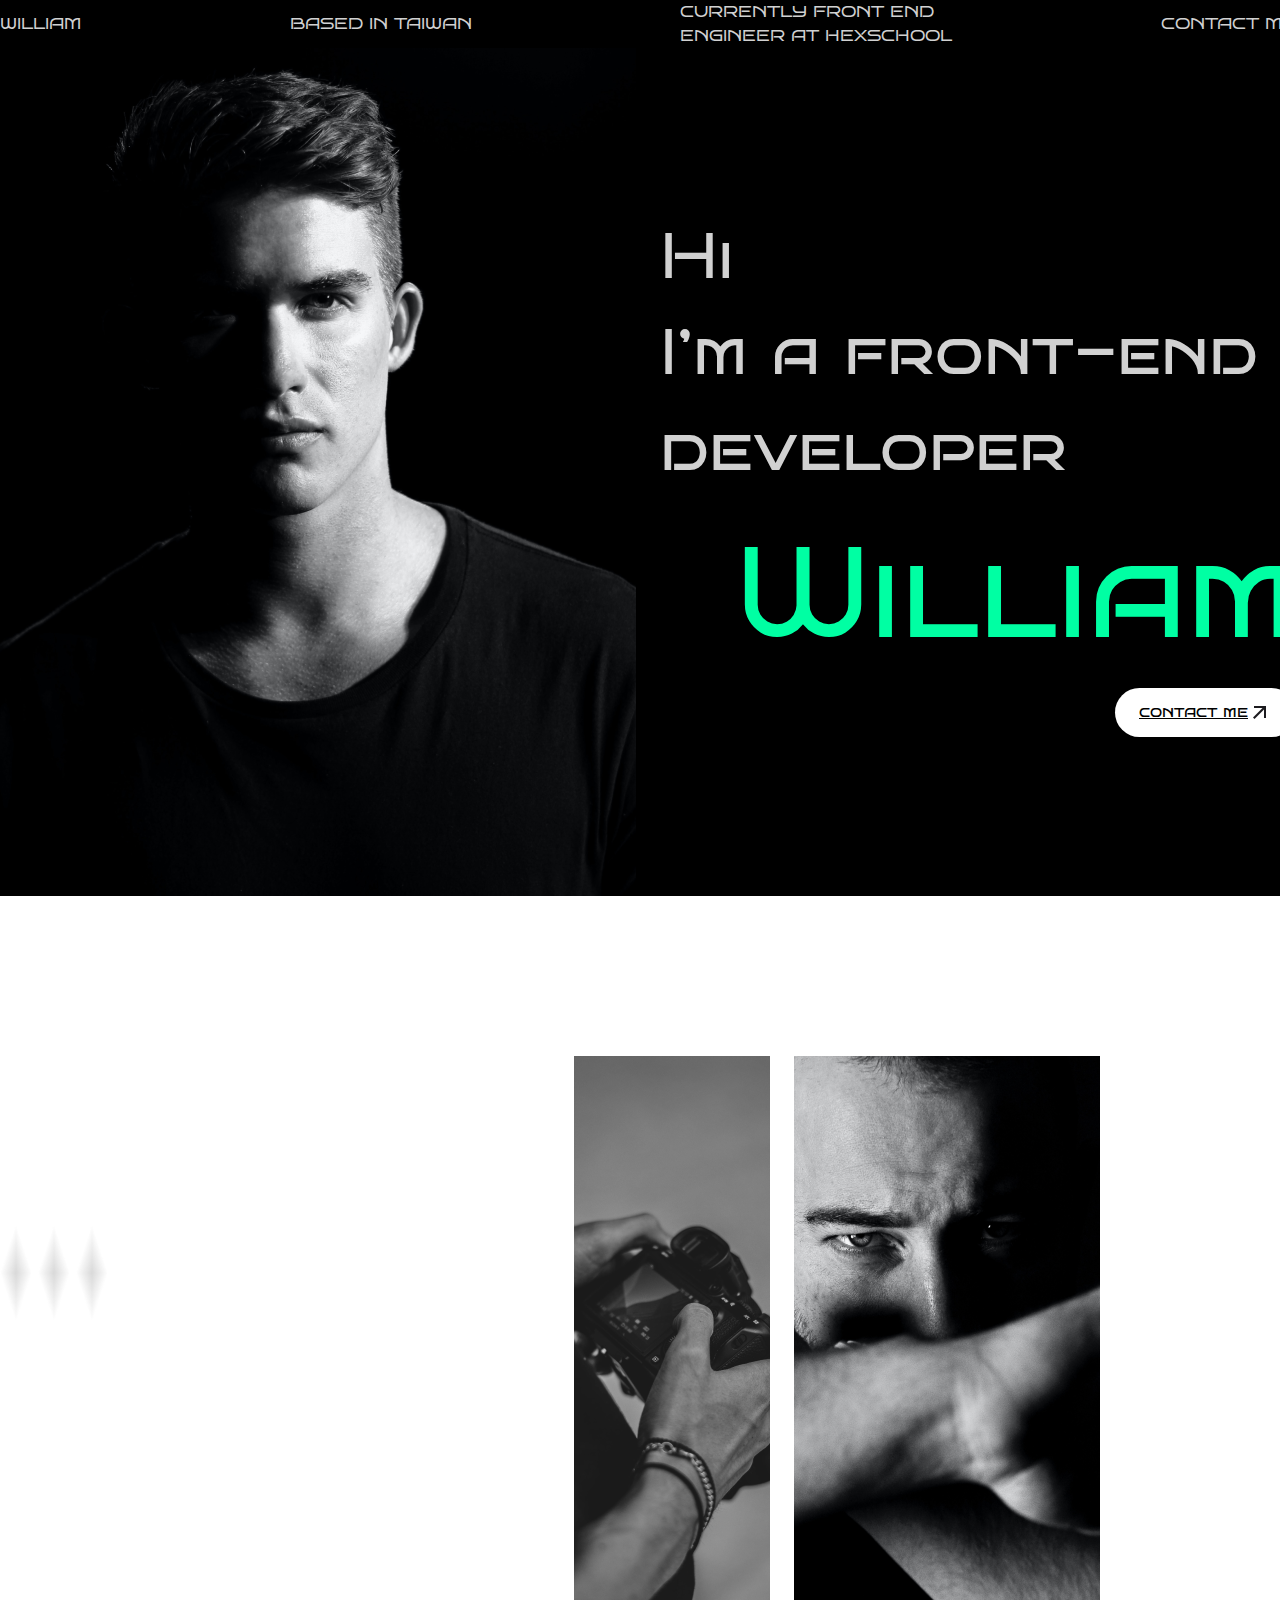
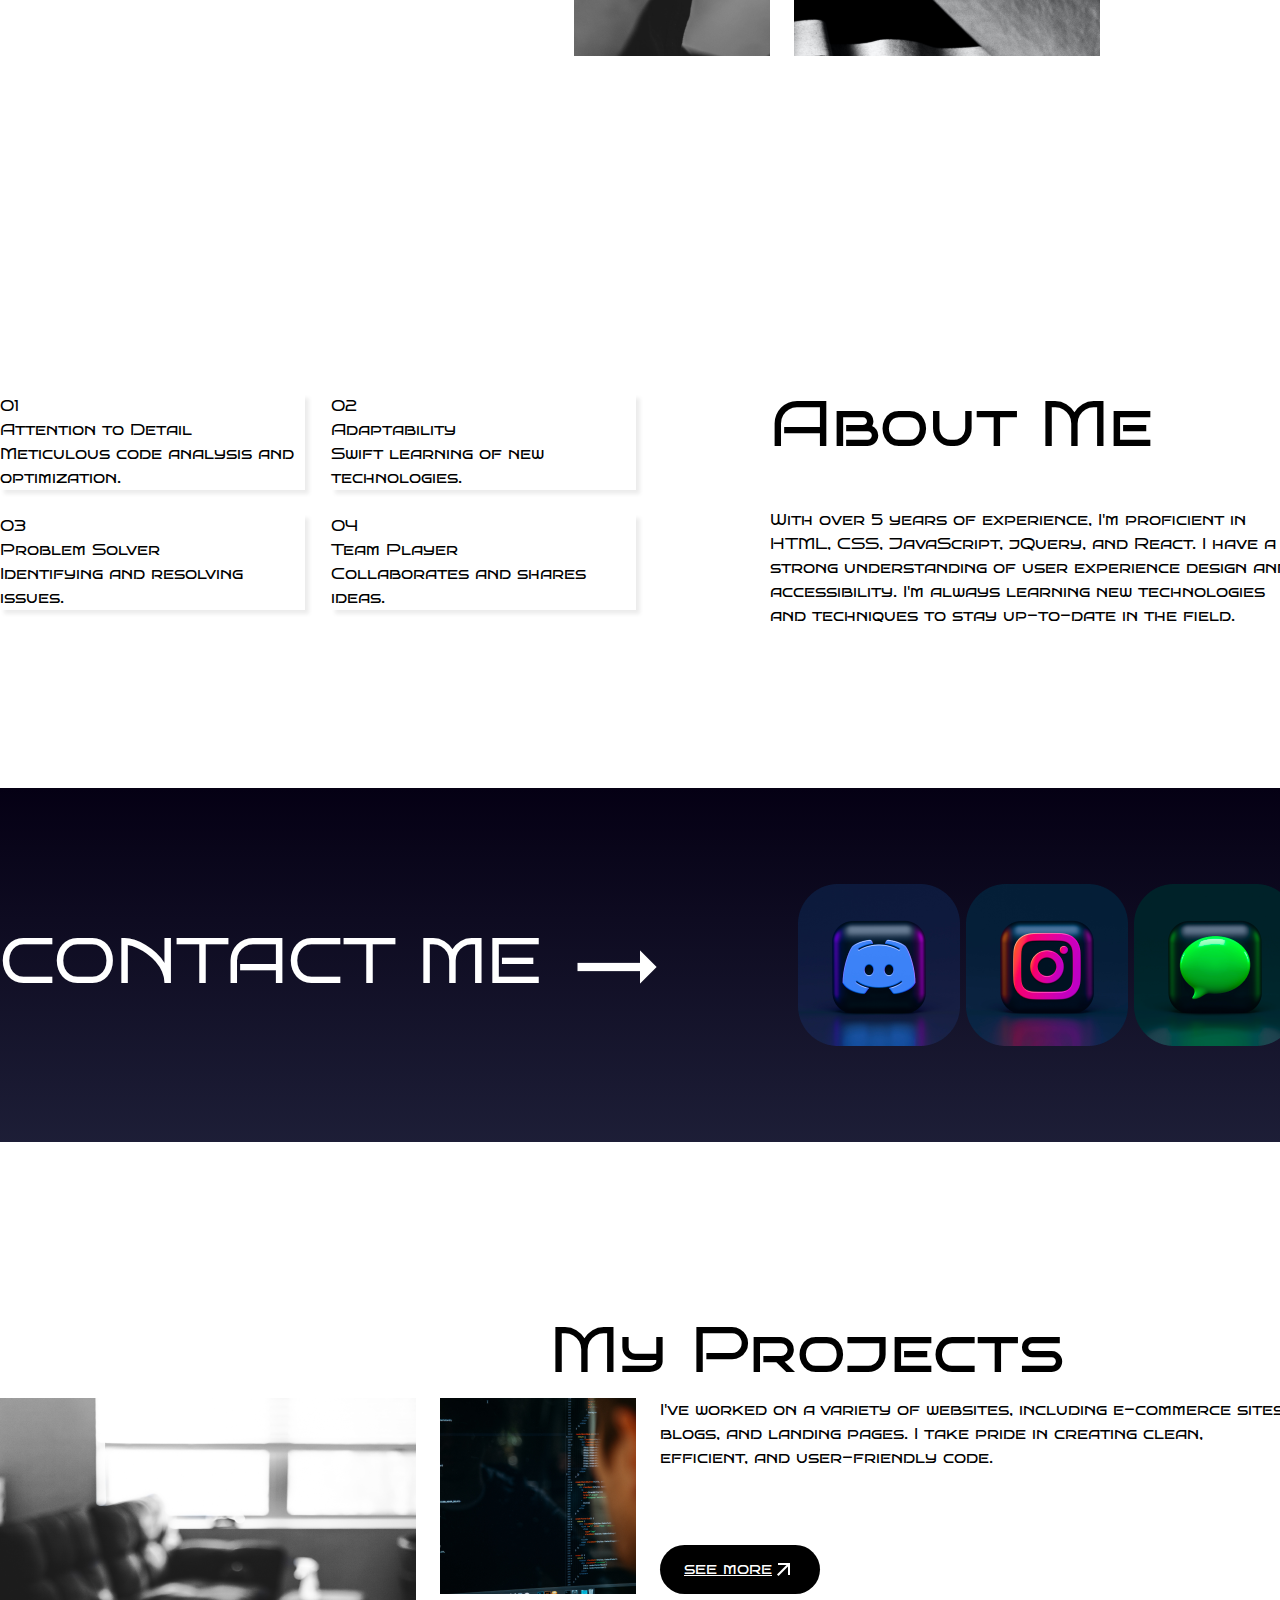
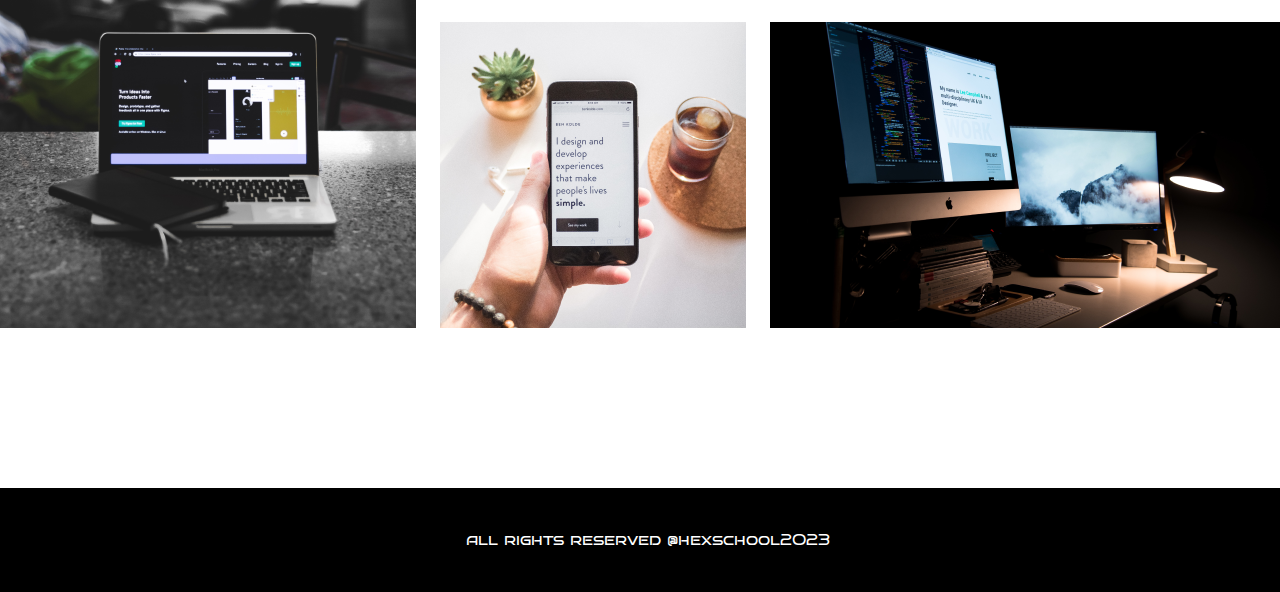
==== index.html @ 6ba7b87b "week2完成，準備匯入week1" ====
<!DOCTYPE html>
<html lang="en">

<head>
    <meta charset="UTF-8">
    <meta name="viewport" content="width=device-width, initial-scale=1.0">
    <title>Document</title>
    <link rel="stylesheet" href="style.css">
</head>

<body>
    <!-- header -->
    <header class="header">
        <ul class="container nav">
            <li>WILLIAM</li>
            <li>BASED IN TAIWAN</li>
            <li>
                CURRENTLY FRONT END <br />
                ENGINEER AT HEXSCHOOL
            </li>
            <li>CONTACT ME</li>
        </ul>
    </header>
    <!-- banner -->
    <div class="banner">
        <div class="container d-flex align-items-center">
            <img class="mr-6" src="week2_flex/img/people.png" alt="" />
            <div>
                <h1 class="h2">
                    Hi<br />
                    I’m a front-end developer
                    <span class="banner-title-strong h1 text-primary">William</span>
                </h1>
                <div class="d-flex justity-content-end">
                    <a class="btn btn-light" href="#">contact me<img src="week2_flex/img/arrow_outward.png" alt="" /></a>
                </div>
            </div>
        </div>
    </div>
    <!-- intro -->

    <div class="intro">
        <div class="container">
            <div class="d-flex mtb-40">
                <!-- 先切成2群組(div-intro-desc、ul-d-flex)，再分別條整 -->
                <div class="intro-desc mr-6">
                    <h2 class="h2">Introduction</h2>
                    <p>Hi, I'm William Lee, a Front-End Developer with a passion for building beautiful and responsive
                        websites that provide an optimal user experience.</p>
                    <img src="week2_flex/img/sparkle-sm.png" alt="">
                    <img src="week2_flex/img/sparkle-sm.png" alt="">
                    <img src="week2_flex/img/sparkle-sm.png" alt="">
                </div>
                <ul class="d-flex">
                    <li class="mr-6">
                        <img src="week2_flex/imgsparkle.png" alt="">
                    </li>
                    <li class="mr-6">
                        <img src="week2_flex/img/photographer.png" alt="">
                    </li>
                    <li class="mr-6">
                        <img src="week2_flex/img/people-2.png" alt="">
                    </li>
                </ul>
            </div>


        </div>
    </div>

    <!-- about -->
    <div class="about">
        <div class="container d-flex justity-content-between align-items-center">
            <ol class="about-list d-flex">
                <li class="mb-6">
                    <p>01</p>
                    <h3>Attention to Detail</h3>
                    <p>Meticulous code analysis and optimization.</p>
                </li>
                <li class="mb-6">
                    <p>02</p>
                    <h3>Adaptability</h3>
                    <p>Swift learning of new technologies.</p>
                </li>
                <li>
                    <p>03</p>
                    <h3>Problem Solver</h3>
                    <p>Identifying and resolving issues.</p>
                </li>
                <li>
                    <p>04</p>
                    <h3>Team Player</h3>
                    <p>Collaborates and shares ideas.</p>
                </li>
            </ol>
            <div class="about-desc">
                <h2 class="h2 mb-9">About Me</h2>
                <p>With over 5 years of experience, I'm proficient in HTML, CSS, JavaScript, jQuery, and React. I
                    have a strong understanding of user experience design and accessibility. I'm always learning new
                    technologies and techniques to stay up-to-date in the field.</p>
            </div>
        </div>
    </div>

    <!-- contact -->
    <div class="contact">
        <div class="container d-flex justity-content-between align-items-center">
            <h2 class="h2">CONTACT ME <img src="week2_flex/img/trending_flat_black_24dp 1.png" alt=""></h2>
            <div class="">
                <a href="#" class="socal-link">
                    <img src="week2_flex/img/discord.png" alt="">
                </a>
                <a href="#" class="socal-link">
                    <img src="week2_flex/img/instagram.png" alt="">
                </a>
                <a href="#" class="socal-link">
                    <img src="week2_flex/img/message.png" alt="">
                </a>
            </div>
        </div>
    </div>


    <!-- Projects -->
    <div class="project">
        <div class="container">
            <h2 class="h2 project-title">My Projects</h2>
            <div class="project-desc">
                <img class="mr-6" src="week2_flex/img/Rectangle 10.png" alt="">
                <div class="d-flex flex-direction-column justity-content-between">
                    <div class="d-flex">
                        <img class="mr-6" src="week2_flex/img/Rectangle 15.png" alt="">
                        <div class="d-flex flex-direction-column justity-content-between">
                            <p>I've worked on a variety of websites, including e-commerce sites, blogs, and landing pages. I take pride in creating clean, efficient, and user-friendly code.</p>
                            <div>
                                <a class="btn btn-dark" href="#">see more<img src="week2_flex/img/arrow_outward-white.png" alt="" /></a>
                            </div>
                        </div>
                    </div>
                    <div class="d-flex">
                        <img class="mr-6" src="week2_flex/img/Rectangle 14.png" alt="">
                        <img src="week2_flex/img/Rectangle 29.png" alt="">
                    </div>
                </div>
            </div>
        </div>  
    </div>

    <!-- footer -->
    <div class="footer">
        <div class="container d-flex justity-content-center">
            <p>all rights reserved @hexschool2023</p>
        </div>  
    </div>
</body>

</html>
---- style.css ----
/* 外部資源優先 */
@import url('https://fonts.googleapis.com/css2?family=Bruno+Ace+SC&display=swap');

/* http://meyerweb.com/eric/tools/css/reset/ 
   v2.0 | 20110126
   License: none (public domain)
*/

html, body, div, span, applet, object, iframe,
h1, h2, h3, h4, h5, h6, p, blockquote, pre,
a, abbr, acronym, address, big, cite, code,
del, dfn, em, img, ins, kbd, q, s, samp,
small, strike, strong, sub, sup, tt, var,
b, u, i, center,
dl, dt, dd, ol, ul, li,
fieldset, form, label, legend,
table, caption, tbody, tfoot, thead, tr, th, td,
article, aside, canvas, details, embed, 
figure, figcaption, footer, header, hgroup, 
menu, nav, output, ruby, section, summary,
time, mark, audio, video {
	margin: 0;
	padding: 0;
	border: 0;
	font-size: 100%;
	font: inherit;
	vertical-align: baseline;
}
/* HTML5 display-role reset for older browsers */
article, aside, details, figcaption, figure, 
footer, header, hgroup, menu, nav, section {
	display: block;
}
body {
	line-height: 1;
}
ol, ul {
	list-style: none;
}
blockquote, q {
	quotes: none;
}
blockquote:before, blockquote:after,
q:before, q:after {
	content: '';
	content: none;
}
table {
	border-collapse: collapse;
	border-spacing: 0;
}


/* base */

body{
	font-family: "Bruno Ace SC", sans-serif;
    line-height: 1.5; /* 用整體的line-height / font-size，其他少數有不一致的個別設定 */
}

*,
*::before,
*::after {
    box-sizing: border-box;
	/* outline: solid 1px; */
}

a{
	display: inline-block;
	color: #D1D1D1;
}

img{
    max-width: 100%;
    margin: 0 auto;
	vertical-align: middle;
}


/* layout*/
.header{
	background-color: #000;
	color: #D1D1D1;
}
.nav{
	display: flex;
	justify-content: space-between;
	align-items: center;
}

/* .main{
	background-color: #000;
	color: #D1D1D1;
} */

/* component */
.btn{
	padding: 12px 24px;
	border-radius: 32px; /* 點選設計稿中的btn在Layout-Radius 有顯示 32px */
}

.btn-light{ 
	background-color: #FFF;
	color: #000;;
}

.btn-dark{
	background-color: #000;
	color: #FFF;
}

/* page */
.banner{
	background-color: #000;
	color: #D1D1D1;
}

.banner-title-strong{
	display: block;
	text-align: right;
}

.intro{
	background-image: url("week2_flex/img/background-img.png");
	background-repeat: no-repeat; /* no-repeat：預設值，背景圖會重複；repeat：不重複背景圖 */
	background-size: cover; /* contain：預設值，讓圖片可以整個呈現在區塊裡；cover：填滿整個區塊 */
	color: #FFF;
	padding: 160px 0; /* 用padding把上下撐開 */
}

.intro-desc{
	width: 526px;
}

.about{
	background-color: #FFF;
	color: #000;
	padding: 160px 0; /* 用padding把上下撐開 */
}

.about-list{
	width: 636px;
	flex-wrap: wrap;
	justify-content: space-between;/* 第1種卡片間距寫法:卡片中間的間距可以用父層的 justify-content: space-between; 去推開 */
	/* 第3種卡片間距寫法:  gap: 24px; 並把justify-content: space-between;註解，卡片01、02的通用樣式mb-6也可以註解，gap會自動推開。  */
}

.about-list li{
	width: 48%; /* 配合第1種寫法 width不要寫滿50% 留點空間 */
	/* 第2種卡片間距寫法:  width: calc(50%-12px); 這是更精準的寫法，width佔50%扣去間距12px，calc是計算函式 */

	box-shadow: 4px 4px 4px 0px #00000014;  /* offset-x | offset-y | blur-radius | spread-radius | color    ，屬性可以直接複製貼上 */ 
}


.about-desc{
	width: 526px;
}

.contact{
	background: linear-gradient(180deg, #050014 0%, rgba(1, 2, 30, 0.89) 100%); /* 屬性可以直接複製貼上 figma很方便，第一個屬性是漸變的角度，然後從 A色轉變成 B色。 */ 
	color: #fff;
	padding: 96px 0;	
}

.socal-link{
	border-radius: 40px; /* 設定圓角角度看設計稿 */ 
}
.socal-link:hover{
	box-shadow: 0px 0px 16px 3px #9094FFE5;
	/* box-shadow: 0px 4px 4px 0px #00000040; */
	transition: 0.5s; /* 延遲秒數可加可不加 */
}

.project{
	background-color: #FFF;
	color: #000;
	padding: 160px 0;
}

.project-title{
	width: 746px;
	margin-left: auto;
}

.project-desc{
	display: flex;
}

.footer{
	background-color: #000;
	color: #fff;
	padding: 40px 0;
}


/* utils */
.container{
    width: 1296px; /* 計算方法: columns 12*86(width) +gutter 11*24 = 1032 + 264 = 1296 */
    margin: 0 auto;
}

.h1{
	font-size: 128px;
}

.h2{
	font-size: 64px;
}

.fs-1{
	font-size: 32px;
}

.fs-2{
	font-size: 24px;
}

.fs-3{
	font-size: 20px;
}

.text-primary{
	color: #00FFA3;
}

.d-flex{
	display: flex;
}

.flex-direction-column{
	flex-direction: column;
}

.justity-content-center{
	justify-content: center;
}


.justity-content-between{
	justify-content: space-between;
}
.justity-content-end{
	justify-content: flex-end;
}

.align-items-center{
	align-items: center;
}

.align-content-between{
	align-content: space-between;
}


.mr-6{ /* 設計稿間距大多為4px的倍數，所以4px=1 */
	margin-right: 24px;
}

.mb-6{ 
	margin-bottom: 24px;
}

.mb-9{ 
	margin-bottom: 36px;
}
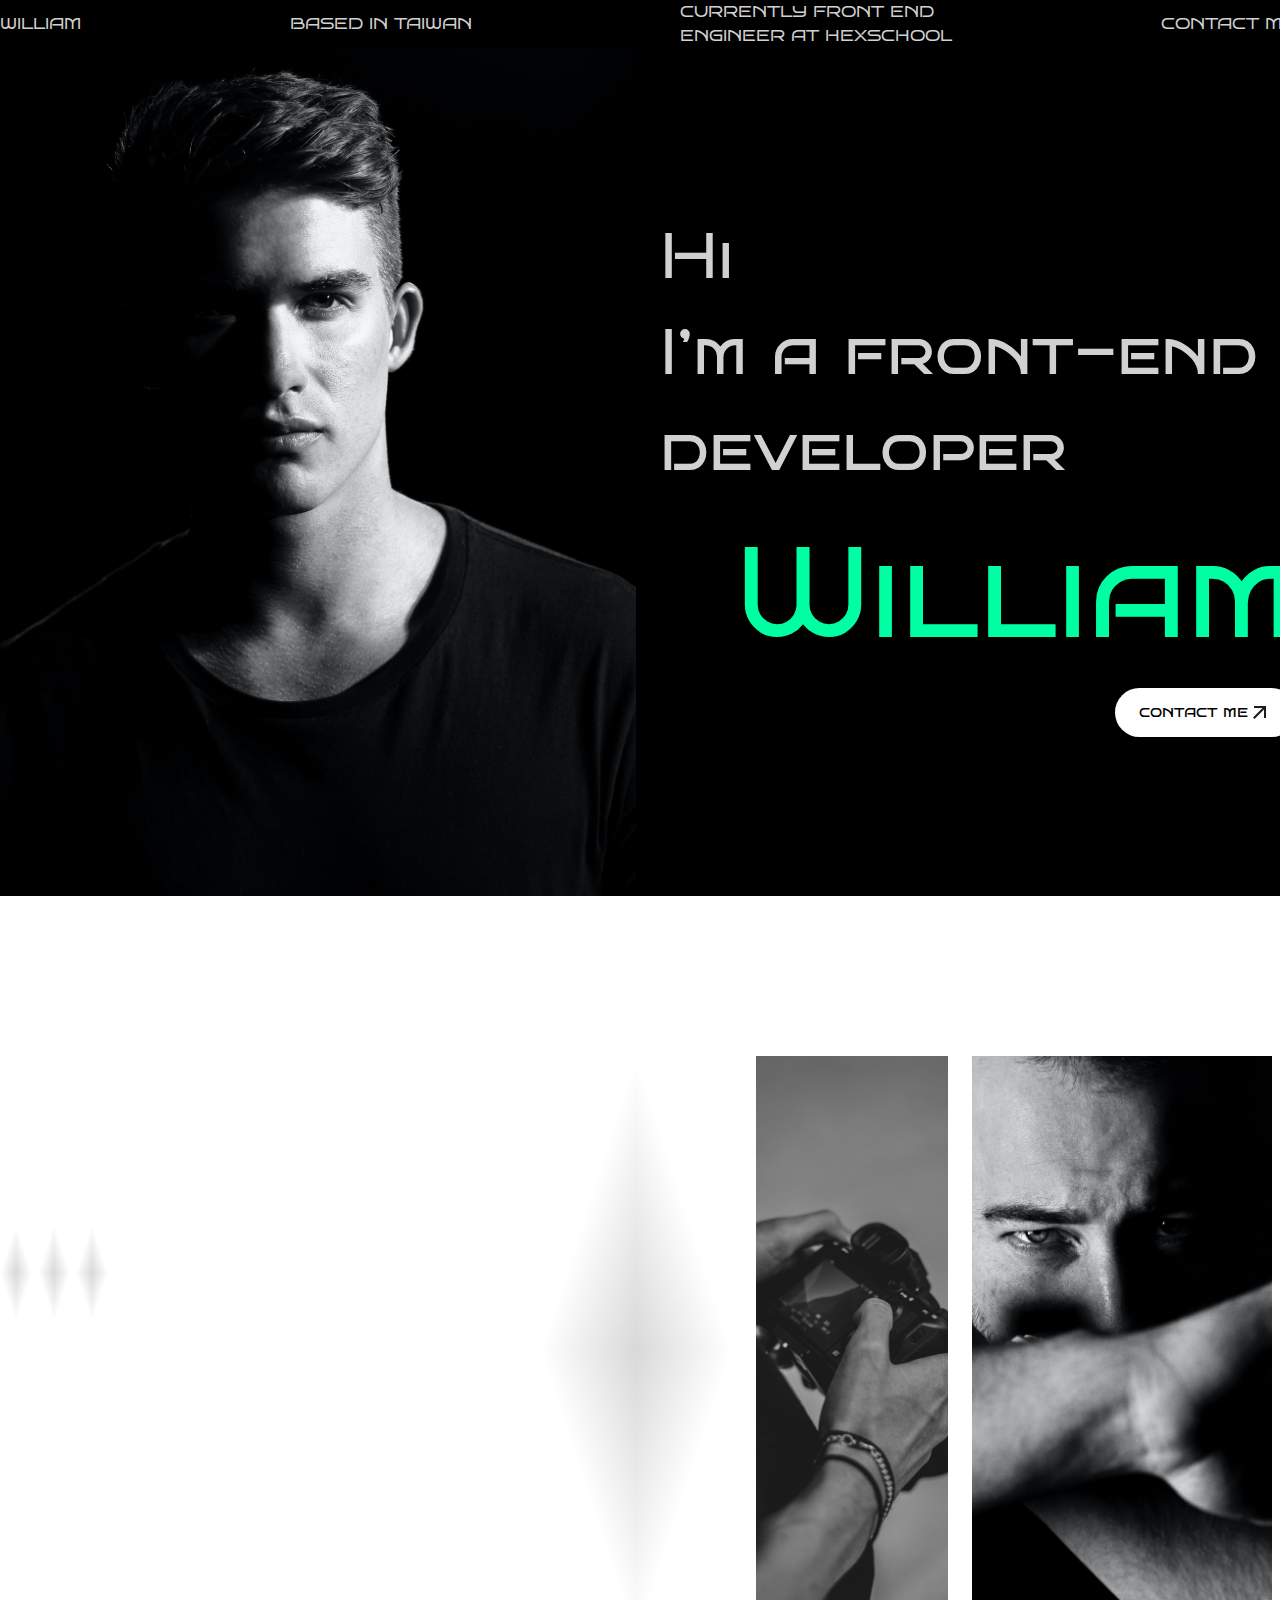
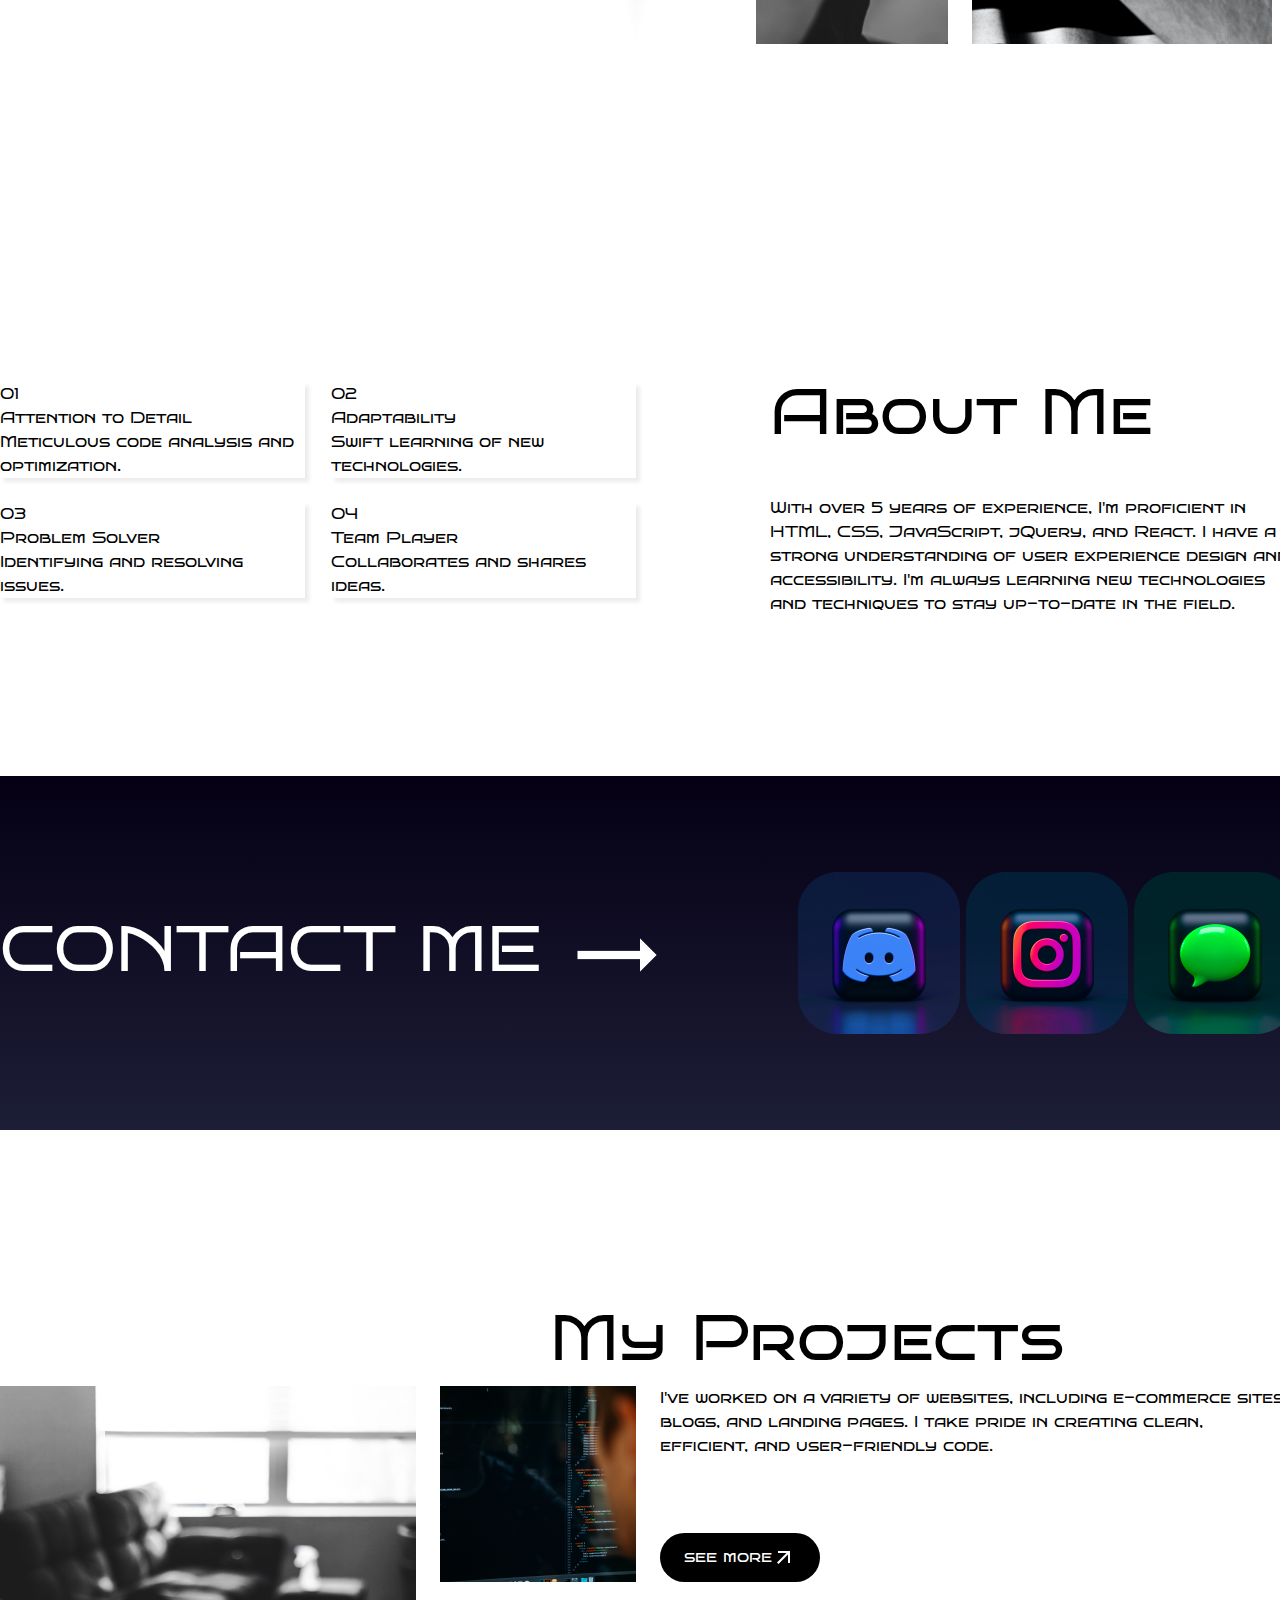
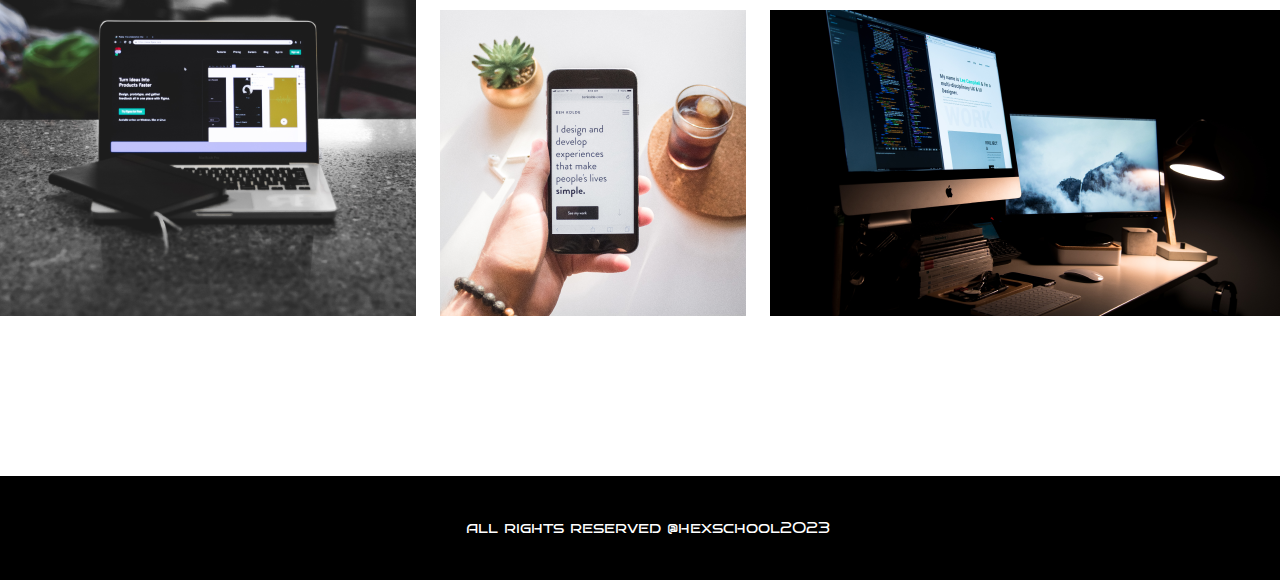
==== commit 4b7ee688: "week2調整+week1 kata調整併入" ====
--- a/index.html
+++ b/index.html
@@ -18,7 +18,9 @@
                 CURRENTLY FRONT END <br />
                 ENGINEER AT HEXSCHOOL
             </li>
-            <li>CONTACT ME</li>
+            <li>
+                <a class="link-hover" href="#">CONTACT ME</a>
+            </li>
         </ul>
     </header>
     <!-- banner -->
@@ -32,7 +34,7 @@
                     <span class="banner-title-strong h1 text-primary">William</span>
                 </h1>
                 <div class="d-flex justity-content-end">
-                    <a class="btn btn-light" href="#">contact me<img src="week2_flex/img/arrow_outward.png" alt="" /></a>
+                    <a class="btn btn-light" href="#">contact me<img src="week2_flex/img/arrow_outward.png" alt="arrow_outward.png" /></a>
                 </div>
             </div>
         </div>
@@ -47,19 +49,19 @@
                     <h2 class="h2">Introduction</h2>
                     <p>Hi, I'm William Lee, a Front-End Developer with a passion for building beautiful and responsive
                         websites that provide an optimal user experience.</p>
-                    <img src="week2_flex/img/sparkle-sm.png" alt="">
-                    <img src="week2_flex/img/sparkle-sm.png" alt="">
-                    <img src="week2_flex/img/sparkle-sm.png" alt="">
+                    <img src="week2_flex/img/sparkle-sm.png" alt="sparkle-sm.png">
+                    <img src="week2_flex/img/sparkle-sm.png" alt="sparkle-sm.png">
+                    <img src="week2_flex/img/sparkle-sm.png" alt="sparkle-sm.png">
                 </div>
                 <ul class="d-flex">
                     <li class="mr-6">
-                        <img src="week2_flex/imgsparkle.png" alt="">
+                        <img src="week2_flex/img/sparkle.png" alt="sparkle.png">
                     </li>
                     <li class="mr-6">
-                        <img src="week2_flex/img/photographer.png" alt="">
+                        <img src="week2_flex/img/photographer.png" alt="photographer.png">
                     </li>
                     <li class="mr-6">
-                        <img src="week2_flex/img/people-2.png" alt="">
+                        <img src="week2_flex/img/people-2.png" alt="people-2.png">
                     </li>
                 </ul>
             </div>
@@ -105,16 +107,18 @@
     <!-- contact -->
     <div class="contact">
         <div class="container d-flex justity-content-between align-items-center">
-            <h2 class="h2">CONTACT ME <img src="week2_flex/img/trending_flat_black_24dp 1.png" alt=""></h2>
-            <div class="">
+            <h2 class="h2">
+                CONTACT ME <img src="week2_flex/img/trending_flat_black_24dp 1.png" alt="trending_flat_black_24dp 1.png">
+            </h2>
+            <div>
                 <a href="#" class="socal-link">
-                    <img src="week2_flex/img/discord.png" alt="">
+                    <img src="week2_flex/img/discord.png" alt="discord.png">
                 </a>
                 <a href="#" class="socal-link">
-                    <img src="week2_flex/img/instagram.png" alt="">
+                    <img src="week2_flex/img/instagram.png" alt="instagram.png">
                 </a>
                 <a href="#" class="socal-link">
-                    <img src="week2_flex/img/message.png" alt="">
+                    <img src="week2_flex/img/message.png" alt="message.png">
                 </a>
             </div>
         </div>
@@ -126,20 +130,18 @@
         <div class="container">
             <h2 class="h2 project-title">My Projects</h2>
             <div class="project-desc">
-                <img class="mr-6" src="week2_flex/img/Rectangle 10.png" alt="">
+                <img class="mr-6" src="week2_flex/img/Rectangle 10.png" alt="Rectangle 10.png">
                 <div class="d-flex flex-direction-column justity-content-between">
                     <div class="d-flex">
-                        <img class="mr-6" src="week2_flex/img/Rectangle 15.png" alt="">
-                        <div class="d-flex flex-direction-column justity-content-between">
+                        <img class="mr-6" src="week2_flex/img/Rectangle 15.png" alt="Rectangle 15.png">
+                        <div class="d-flex flex-direction-column justity-content-between align-items-start">
                             <p>I've worked on a variety of websites, including e-commerce sites, blogs, and landing pages. I take pride in creating clean, efficient, and user-friendly code.</p>
-                            <div>
-                                <a class="btn btn-dark" href="#">see more<img src="week2_flex/img/arrow_outward-white.png" alt="" /></a>
-                            </div>
+                            <a class="btn btn-dark" href="#">see more<img src="week2_flex/img/arrow_outward-white.png" alt="arrow_outward-white.png" /></a>
                         </div>
                     </div>
                     <div class="d-flex">
-                        <img class="mr-6" src="week2_flex/img/Rectangle 14.png" alt="">
-                        <img src="week2_flex/img/Rectangle 29.png" alt="">
+                        <img class="mr-6" src="week2_flex/img/Rectangle 14.png" alt="Rectangle 14.png">
+                        <img src="week2_flex/img/Rectangle 29.png" alt="Rectangle 29.png">
                     </div>
                 </div>
             </div>
--- a/style.css
+++ b/style.css
@@ -67,6 +67,7 @@
 
 a{
 	display: inline-block;
+	text-decoration: none;
 	color: #D1D1D1;
 }
 
@@ -104,9 +105,21 @@
 	color: #000;;
 }
 
+.btn-light:hover{
+	box-shadow: 0px 0px 16px 3px #9094FFE5;
+	/* box-shadow: 0px 4px 4px 0px #00000040; */
+	transition: 0.5s; /* 延遲秒數可加可不加 */
+}
+
 .btn-dark{
 	background-color: #000;
 	color: #FFF;
+}
+
+.btn-dark:hover{
+	box-shadow: 0px 0px 16px 3px #050014;
+	/* box-shadow: 0px 4px 4px 0px #00000040; */
+	transition: 0.5s; /* 延遲秒數可加可不加 */
 }
 
 /* page */
@@ -163,6 +176,12 @@
 	padding: 96px 0;	
 }
 
+.link-hover:hover{
+	background: #010344e5;
+	box-shadow: 0px 0px 16px 3px #010344e5;
+	transition: 0.5s; /* 延遲秒數可加可不加 */
+}
+
 .socal-link{
 	border-radius: 40px; /* 設定圓角角度看設計稿 */ 
 }
@@ -248,11 +267,17 @@
 	align-items: center;
 }
 
+.align-items-start{
+	align-items: start
+}
+
 .align-content-between{
 	align-content: space-between;
 }
 
 
+
+
 .mr-6{ /* 設計稿間距大多為4px的倍數，所以4px=1 */
 	margin-right: 24px;
 }
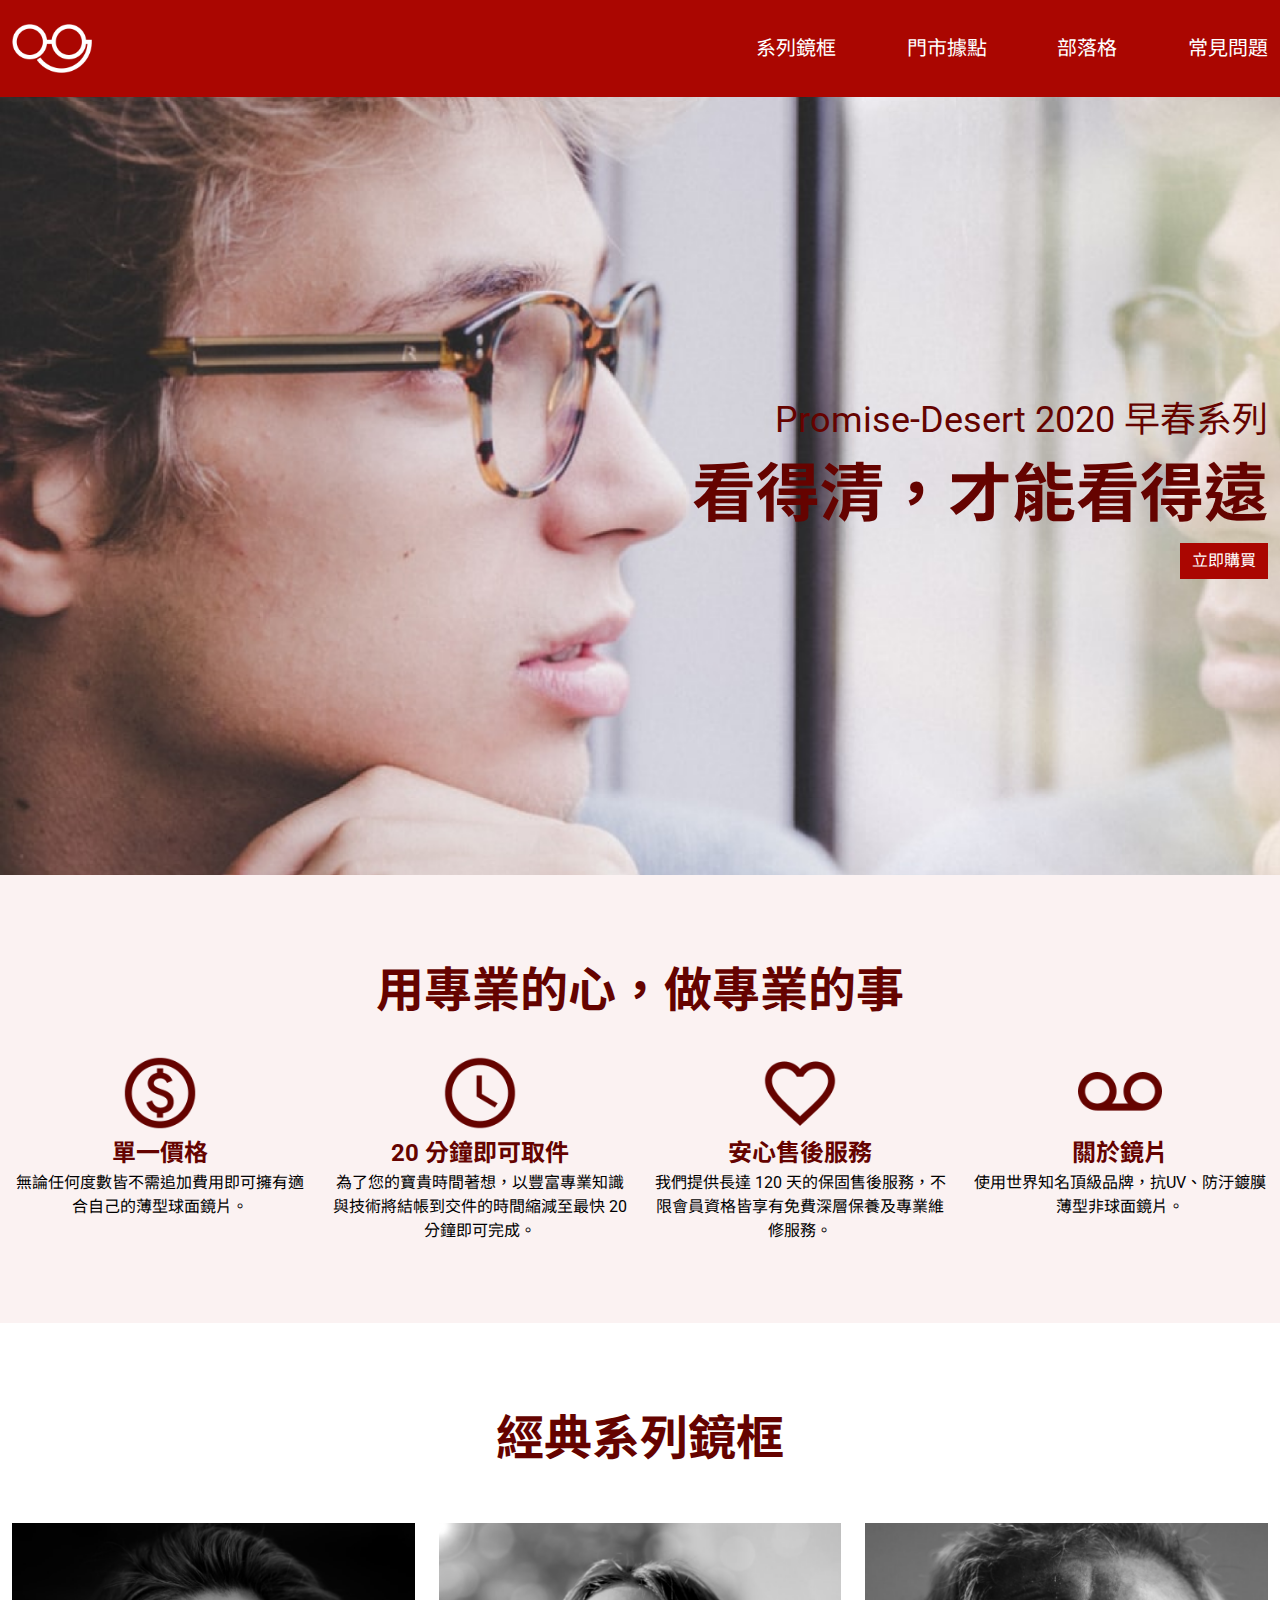
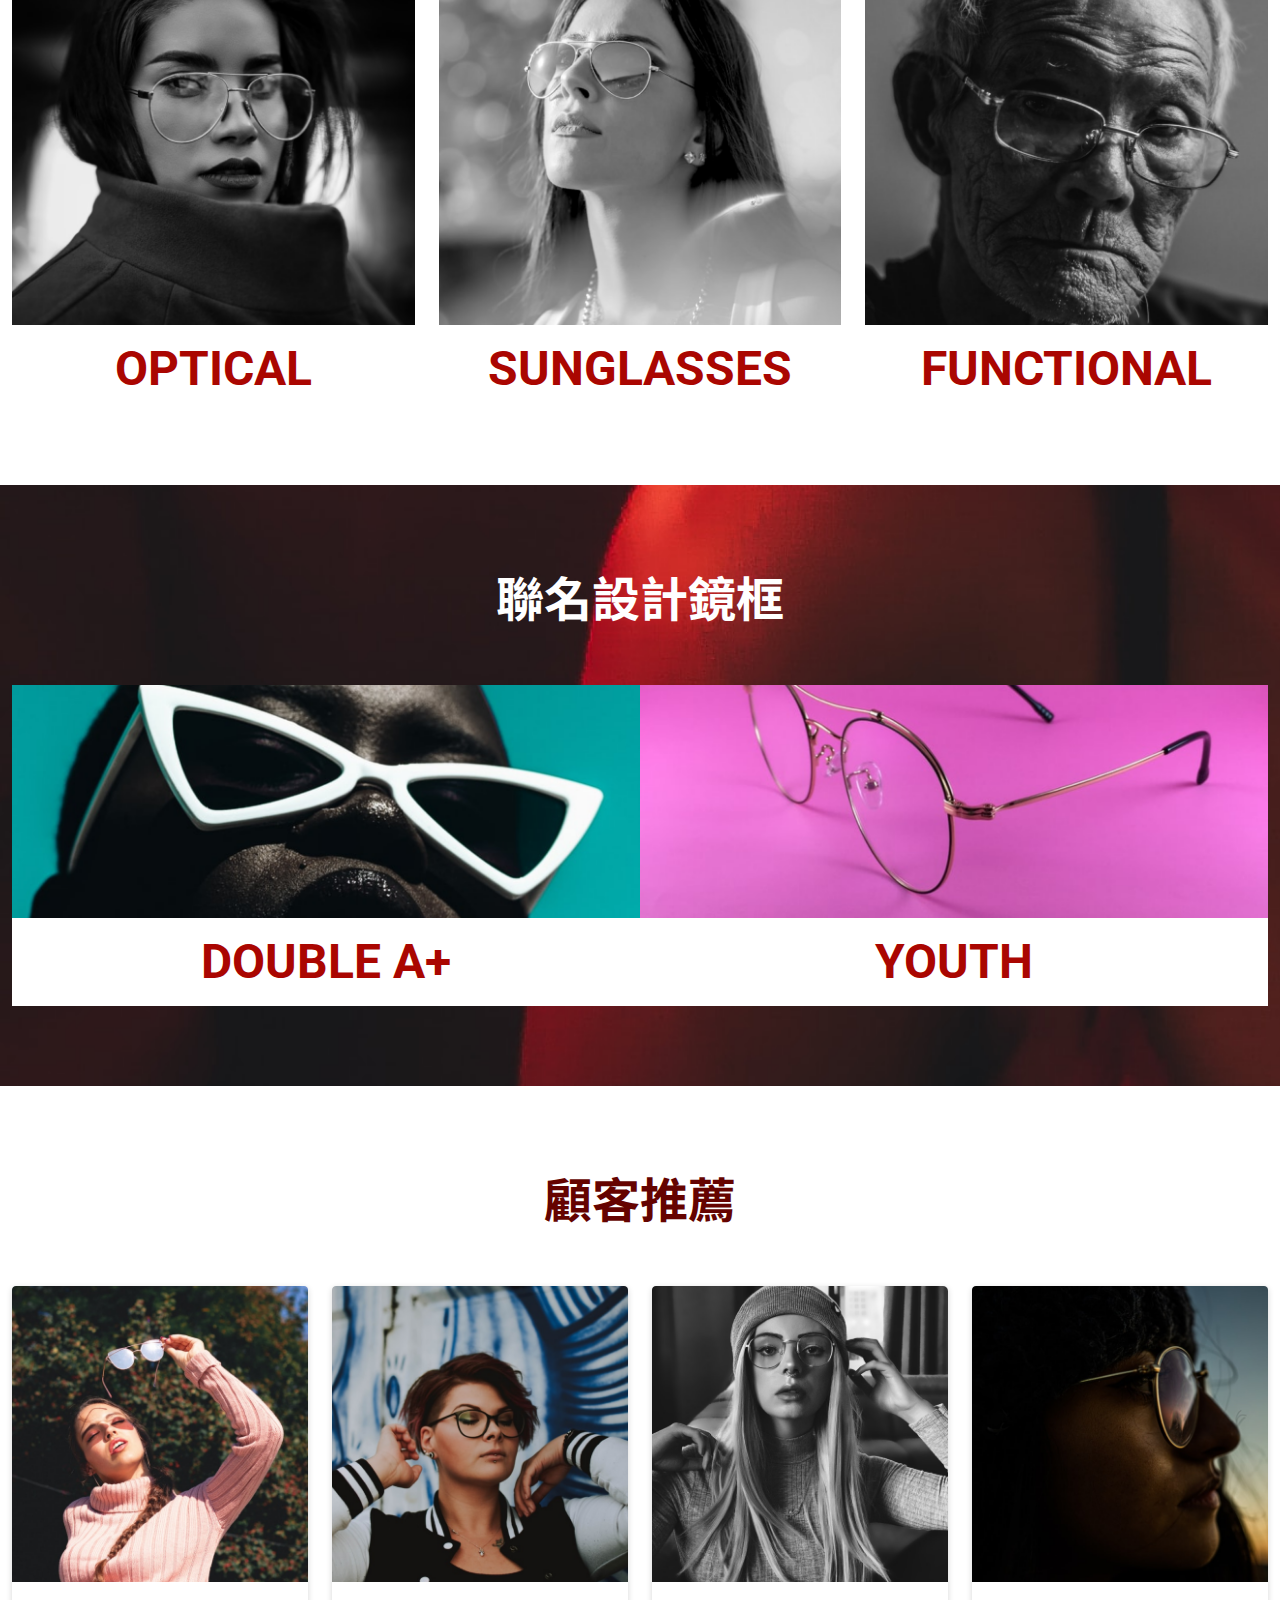
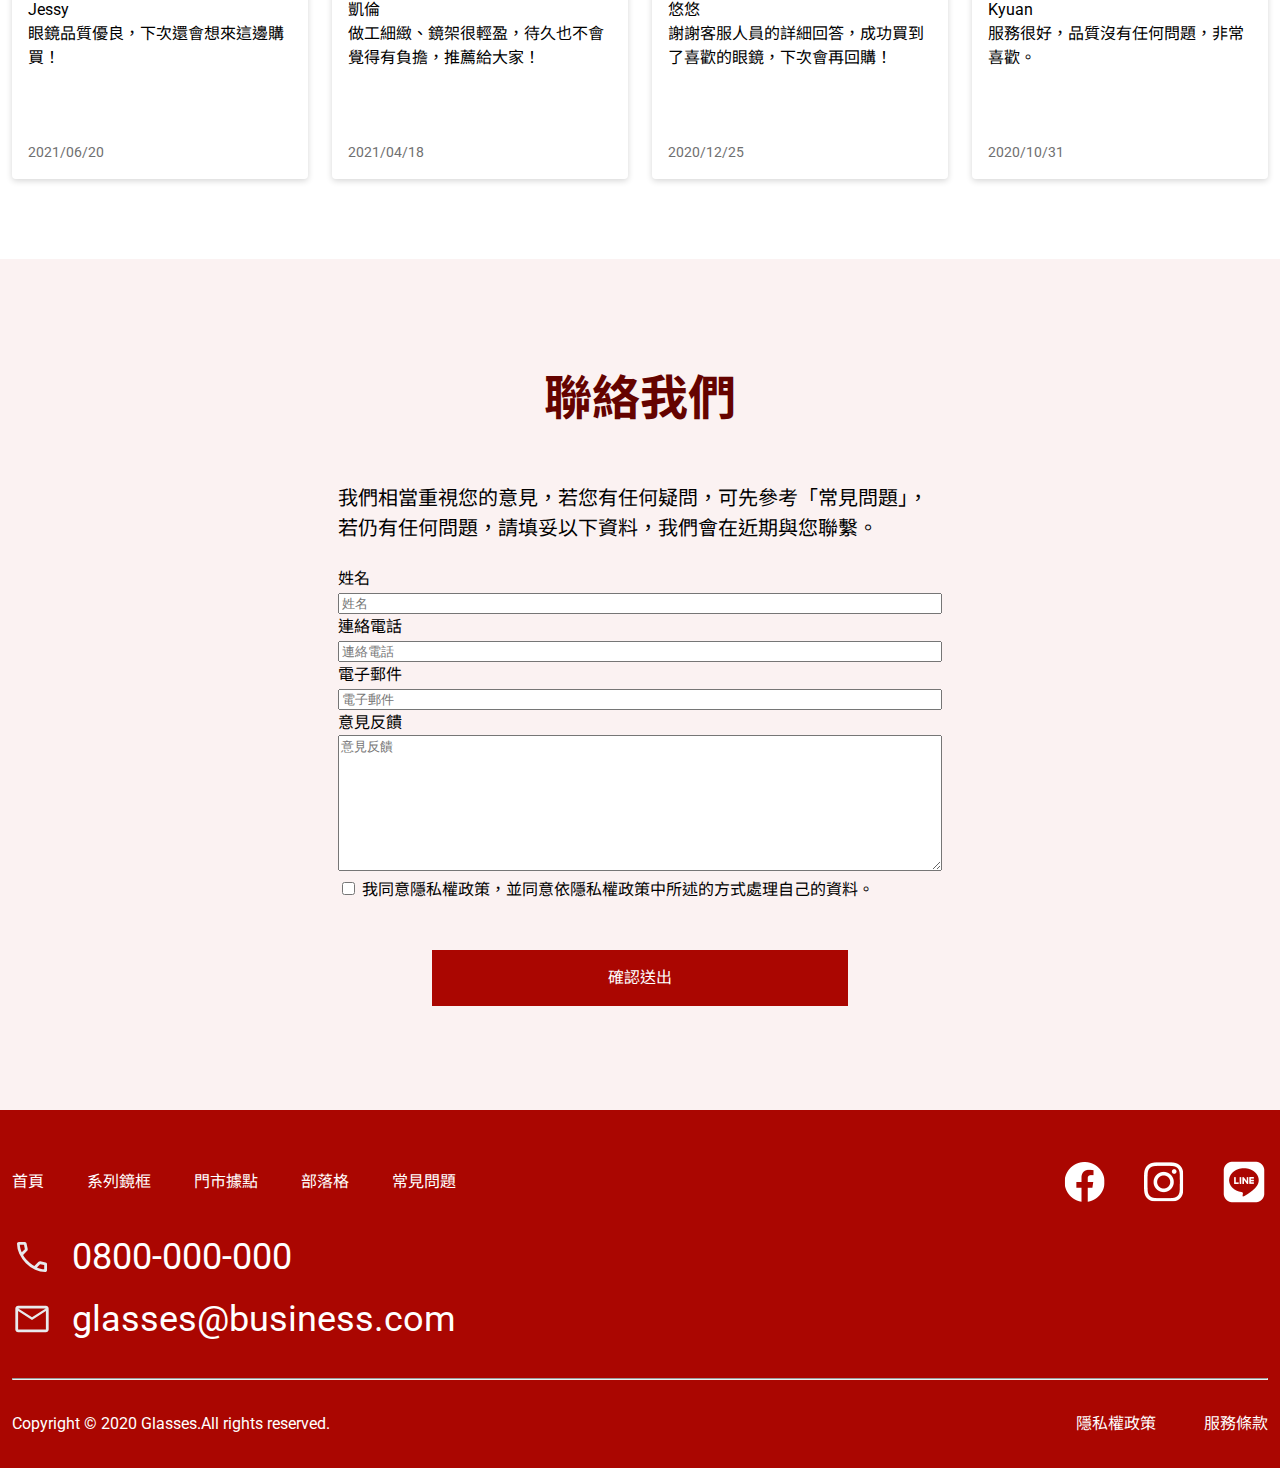
==== commit b5b63ace: "week3放置首頁和零碎微調" ====
--- a/index.html
+++ b/index.html
@@ -1,159 +1,251 @@
 <!DOCTYPE html>
 <html lang="en">
-
 <head>
     <meta charset="UTF-8">
     <meta name="viewport" content="width=device-width, initial-scale=1.0">
     <title>Document</title>
-    <link rel="stylesheet" href="style.css">
+    <link rel="stylesheet" href="css/all.css">
+    <link rel="stylesheet" href="css/web1920-1.css">
 </head>
-
 <body>
-    <!-- header -->
-    <header class="header">
-        <ul class="container nav">
-            <li>WILLIAM</li>
-            <li>BASED IN TAIWAN</li>
-            <li>
-                CURRENTLY FRONT END <br />
-                ENGINEER AT HEXSCHOOL
-            </li>
-            <li>
-                <a class="link-hover" href="#">CONTACT ME</a>
-            </li>
-        </ul>
-    </header>
-    <!-- banner -->
+
+    <div class="header">
+        <div class="container header-bar">
+            <img class="header-logo" src="week3_rdw/img/logo-white.png" alt="logo.png">
+            <ul class="header-nav">
+                <li>
+                    <a class="link-hover" href="#">系列鏡框</a>
+                </li>
+                <li>
+                    <a class="link-hover" href="#">門市據點</a>
+                </li>
+                <li>
+                    <a class="link-hover" href="#">部落格</a>
+                </li>
+                <li>
+                    <a class="link-hover" href="#">常見問題</a>
+                </li>
+            </ul>
+        </div>
+    </div>
+
     <div class="banner">
-        <div class="container d-flex align-items-center">
-            <img class="mr-6" src="week2_flex/img/people.png" alt="" />
-            <div>
-                <h1 class="h2">
-                    Hi<br />
-                    I’m a front-end developer
-                    <span class="banner-title-strong h1 text-primary">William</span>
-                </h1>
-                <div class="d-flex justity-content-end">
-                    <a class="btn btn-light" href="#">contact me<img src="week2_flex/img/arrow_outward.png" alt="arrow_outward.png" /></a>
-                </div>
-            </div>
-        </div>
-    </div>
-    <!-- intro -->
-
-    <div class="intro">
-        <div class="container">
-            <div class="d-flex mtb-40">
-                <!-- 先切成2群組(div-intro-desc、ul-d-flex)，再分別條整 -->
-                <div class="intro-desc mr-6">
-                    <h2 class="h2">Introduction</h2>
-                    <p>Hi, I'm William Lee, a Front-End Developer with a passion for building beautiful and responsive
-                        websites that provide an optimal user experience.</p>
-                    <img src="week2_flex/img/sparkle-sm.png" alt="sparkle-sm.png">
-                    <img src="week2_flex/img/sparkle-sm.png" alt="sparkle-sm.png">
-                    <img src="week2_flex/img/sparkle-sm.png" alt="sparkle-sm.png">
-                </div>
-                <ul class="d-flex">
-                    <li class="mr-6">
-                        <img src="week2_flex/img/sparkle.png" alt="sparkle.png">
-                    </li>
-                    <li class="mr-6">
-                        <img src="week2_flex/img/photographer.png" alt="photographer.png">
-                    </li>
-                    <li class="mr-6">
-                        <img src="week2_flex/img/people-2.png" alt="people-2.png">
-                    </li>
+        <div class="container">
+            <div class="banner-title">
+                <p class="h3">Promise-Desert 2020 早春系列</p>
+                <p class="h1">看得清，才能看得遠</p>
+                <a class="btn btn-red" href="#">立即購買</a>
+            </div>
+        </div>
+    </div>
+
+
+    <div class="feature">
+        <div class="container">
+            <p class="h2 mb-6">用專業的心，做專業的事</p>
+            <div class="feature-list">
+                <div class="card">
+                    <img class="card-img" src="week3_rdw/img/home-section2-1.png" alt="單一價格.png">
+                    <p class="card-title">單一價格</p>
+                    <p class="card-content">無論任何度數皆不需追加費用即可擁有適合自己的薄型球面鏡片。</p>
+                </div>
+                <div class="card">
+                    <img class="card-img" src="week3_rdw/img/home-section2-2.png" alt="20 分鐘即可取件.png">
+                    <p class="card-title">20 分鐘即可取件</p>
+                    <p class="card-content">為了您的寶貴時間著想，以豐富專業知識與技術將結帳到交件的時間縮減至最快 20 分鐘即可完成。</p>
+                </div>
+                <div class="card">
+                    <img class="card-img" src="week3_rdw/img/home-section2-3.png" alt="安心售後服務.png">
+                    <p class="card-title">安心售後服務</p>
+                    <p class="card-content">我們提供長達 120 天的保固售後服務，不限會員資格皆享有免費深層保養及專業維修服務。</p>
+                </div>
+                <div class="card">
+                    <img class="card-img" src="week3_rdw/img/home-section2-4.png" alt="關於鏡片.png">
+                    <p class="card-title">關於鏡片</p>
+                    <p class="card-content">使用世界知名頂級品牌，抗UV、防汙鍍膜薄型非球面鏡片。</p>
+                </div>
+            </div>
+        </div>
+    </div>
+
+    <div class="classic">
+        <div class="container">
+            <p class="h2 mb-12" style="color: #650300;">經典系列鏡框</p>
+            <div class="classic-list">
+                <div class="classic-item">
+                    <img class="classic-img mb-2" class="mb-2" src="week3_rdw/img/home-section3-1.png" alt="OPTICAL.png">
+                    <p class="h2">OPTICAL</p>
+                </div>
+                <div class="classic-item">
+                    <img class="classic-img mb-2" src="week3_rdw/img/home-section3-2.png" alt="SUNGLASSES.png">
+                    <p class="h2">SUNGLASSES</p>
+                </div>
+                <div class="classic-item">
+                    <img class="classic-img mb-2" src="week3_rdw/img/home-section3-3.png" alt="FUNCTIONAL.png">
+                    <p class="h2">FUNCTIONAL</p>
+                </div>
+            </div>
+        </div>
+    </div>
+
+    <div class="design">
+        <div class="container">
+            <p class="h2 mb-12">聯名設計鏡框</p>
+            <ul class="design-list">
+                <li class="design-item">
+                    <img class="design-img" src="week3_rdw/img/home-section4-1.png" alt="DOUBLE A+.png">
+                    <div class="design-item-content">
+                        <p class="h2">DOUBLE A+</p>
+                    </div>
+                </li>
+                <li class="design-item">
+                    <img class="design-img" src="week3_rdw/img/home-section4-2.png" alt="YOUTH.png">
+                    <div class="design-item-content">
+                        <p class="h2">YOUTH</p>
+                    </div>
+                </li>
+            </ul>
+        </div>
+
+    </div>
+
+    <div class="recommend">
+        <div class="container">
+            <p class="h2 mb-12 text-center">顧客推薦</p>
+            <ul class="recommend-list">
+                <li class="recommend-item">
+                    <img src="week3_rdw/img/home-section5-1.png" alt="recommend.png">
+                    <div class="recommend-content">
+                        <p>Jessy</p>
+                        <p class="mb-18">眼鏡品質優良，下次還會想來這邊購買！</p>
+                        <p class="recommend-date">2021/06/20</p>
+                    </div>
+                </li>
+                <li class="recommend-item">
+                    <img src="week3_rdw/img/home-section5-2.png" alt="recommend.png">
+                    <div class="recommend-content">
+                        <p>凱倫</p>
+                        <p class="mb-18">做工細緻、鏡架很輕盈，待久也不會覺得有負擔，推薦給大家！</p>
+                        <p class="recommend-date">2021/04/18</p>
+                    </div>
+                </li>
+
+                <li class="recommend-item">
+                    <img src="week3_rdw/img/home-section5-3.png" alt="recommend.png">
+                    <div class="recommend-content">
+                        <p>悠悠</p>
+                        <p class="mb-18">謝謝客服人員的詳細回答，成功買到了喜歡的眼鏡，下次會再回購！</p>
+                        <p class="recommend-date">2020/12/25</p>
+                    </div>
+                </li>
+
+                <li class="recommend-item">
+                    <img src="week3_rdw/img/home-section5-4.png" alt="recommend.png">
+                    <div class="recommend-content">
+                        <p>Kyuan</p>
+                        <p class="mb-18">服務很好，品質沒有任何問題，非常喜歡。</p>
+                        <p class="recommend-date">2020/10/31</p>
+                    </div>
+                </li>
+            </ul>
+
+        </div>
+
+    </div>
+
+    <div class="contact">
+        <div class="container">
+            <p class="contact-title h2 mb-12">聯絡我們</p>
+            <div class="contact-main">
+                <form class="form" action="">
+                    <p class="form-title mb-6">我們相當重視您的意見，若您有任何疑問，可先參考「常見問題」，若仍有任何問題，請填妥以下資料，我們會在近期與您聯繫。</p>              
+                    <div class="mb-4">
+                        <label class="w-100" for="name">姓名</label>
+                        <input class="w-100" type="text" name="" placeholder="姓名" id="name">
+                    </div>
+                    <div class="mb-4">
+                        <label class="w-100" for="tel">連絡電話</label>
+                        <input class="w-100" type="tel" name="" placeholder="連絡電話" id="tel">
+                    </div>
+                    <div class="mb-4">
+                        <label class="w-100" for="email">電子郵件</label>
+                        <input class="w-100" type="email" name="" placeholder="電子郵件" id="email">
+                    </div>
+                    <div class=mb-4">
+                        <label class="w-100" for="feedback">意見反饋</label>
+                        <textarea class="feedback w-100" name="" placeholder="意見反饋" id="feedback"></textarea>
+                    </div>
+                    <div class="mb-12">
+                        <input type="checkbox" name="" id="agree">
+                        <label class="checkagree" for="agree">我同意隱私權政策，並同意依隱私權政策中所述的方式處理自己的資料。</label>
+                    </div>
+                    <div class="d-flex justify-content-center align-items-center">
+                        <a class="btn btn-submit" href="#" type="submit">確認送出</a>
+                    </div>
+                </form>
+            </div>
+        </div>
+    </div>
+
+   
+    
+    <!-- footer切版要調整來配合rwd，看接圖 -->
+    <div class="footer">
+        <div class="container">
+
+            <div class="footer-top mb-8">
+                <div class="footer-rwd">
+                    <ul class="footer-nav mb-6">
+                        <li>
+                            <a class="link-hover" href="#">首頁</a>
+                        </li>
+                        <li>
+                            <a class="link-hover" href="#">系列鏡框</a>
+                        </li>
+                        <li >
+                            <a class="link-hover" href="#">門市據點</a>
+                        </li>
+                        <li >
+                            <a class="link-hover" href="#">部落格</a>
+                        </li>
+                        <li>
+                            <a class="link-hover" href="#">常見問題</a>
+                        </li>
+                    </ul>
+                    <div class="d-flex align-items-center mb-2">
+                        <svg class="mr-5" xmlns="http://www.w3.org/2000/svg" height="40px" viewBox="0 -960 960 960" width="40px" fill="#e8eaed"><path d="M796-120q-119 0-240-55.5T333-333Q231-435 175.5-556T120-796q0-18.86 12.57-31.43T164-840h147.33q14 0 24.34 9.83Q346-820.33 349.33-806l26.62 130.43q2.05 14.9-.62 26.24-2.66 11.33-10.82 19.48L265.67-530q24 41.67 52.5 78.5T381-381.33q35 35.66 73.67 65.5Q493.33-286 536-262.67l94.67-96.66q9.66-10.34 23.26-14.5 13.61-4.17 26.74-2.17L806-349.33q14.67 4 24.33 15.53Q840-322.27 840-308v144q0 18.86-12.57 31.43T796-120ZM233-592l76-76.67-21-104.66H187q3 41.66 13.67 86Q211.33-643 233-592Zm365.33 361.33q40.34 18.34 85.84 29.67 45.5 11.33 89.16 13.67V-288l-100-20.33-75 77.66ZM233-592Zm365.33 361.33Z"/></svg>
+                        <a class="contact-link link-hover" href="#">0800-000-000</a>
+                    </div>
+                    <div class="d-flex align-items-center">
+                        <svg class="mr-5" xmlns="http://www.w3.org/2000/svg" height="40px" viewBox="0 -960 960 960" width="40px" fill="#e8eaed"><path d="M146.67-160q-27 0-46.84-19.83Q80-199.67 80-226.67v-506.66q0-27 19.83-46.84Q119.67-800 146.67-800h666.66q27 0 46.84 19.83Q880-760.33 880-733.33v506.66q0 27-19.83 46.84Q840.33-160 813.33-160H146.67ZM480-454.67 146.67-670v443.33h666.66V-670L480-454.67Zm0-66.66 330.67-212H150l330 212ZM146.67-670v-63.33V-226.67-670Z"/></svg>
+                        <a class="contact-link link-hover" href="#">glasses@business.com</a>
+                    </div>
+                </div>
+                <div class="footer-social">
+                    <img class="social-link" src="week3_rdw/img/ic-social-fb.png" alt="fb_link">
+                    <img class="social-link" src="week3_rdw/img/ic_social_ig.png" alt="ig_link">
+                    <img class="social-link" src="week3_rdw/img/ic_social_line.png" alt="line_link">
+                </div>
+            </div>
+
+            <hr class="footer-hr" />
+            <div class="footer-bottom">
+                <p class="bottom-content">Copyright © 2020 Glasses.All rights reserved.</p>
+                <!-- <div class="bottom-link">
+                    <a class="link-hover" href="#">隱私權政策</a>
+                    <a class="link-hover" href="#">服務條款</a>
+                </div> -->
+                <ul class="bottom-link">
+                    <li><a class="link-hover" href="#">隱私權政策</a></li>
+                    <li><a class="link-hover" href="#">服務條款</a></li>
                 </ul>
             </div>
-
-
-        </div>
-    </div>
-
-    <!-- about -->
-    <div class="about">
-        <div class="container d-flex justity-content-between align-items-center">
-            <ol class="about-list d-flex">
-                <li class="mb-6">
-                    <p>01</p>
-                    <h3>Attention to Detail</h3>
-                    <p>Meticulous code analysis and optimization.</p>
-                </li>
-                <li class="mb-6">
-                    <p>02</p>
-                    <h3>Adaptability</h3>
-                    <p>Swift learning of new technologies.</p>
-                </li>
-                <li>
-                    <p>03</p>
-                    <h3>Problem Solver</h3>
-                    <p>Identifying and resolving issues.</p>
-                </li>
-                <li>
-                    <p>04</p>
-                    <h3>Team Player</h3>
-                    <p>Collaborates and shares ideas.</p>
-                </li>
-            </ol>
-            <div class="about-desc">
-                <h2 class="h2 mb-9">About Me</h2>
-                <p>With over 5 years of experience, I'm proficient in HTML, CSS, JavaScript, jQuery, and React. I
-                    have a strong understanding of user experience design and accessibility. I'm always learning new
-                    technologies and techniques to stay up-to-date in the field.</p>
-            </div>
-        </div>
-    </div>
-
-    <!-- contact -->
-    <div class="contact">
-        <div class="container d-flex justity-content-between align-items-center">
-            <h2 class="h2">
-                CONTACT ME <img src="week2_flex/img/trending_flat_black_24dp 1.png" alt="trending_flat_black_24dp 1.png">
-            </h2>
-            <div>
-                <a href="#" class="socal-link">
-                    <img src="week2_flex/img/discord.png" alt="discord.png">
-                </a>
-                <a href="#" class="socal-link">
-                    <img src="week2_flex/img/instagram.png" alt="instagram.png">
-                </a>
-                <a href="#" class="socal-link">
-                    <img src="week2_flex/img/message.png" alt="message.png">
-                </a>
-            </div>
-        </div>
-    </div>
-
-
-    <!-- Projects -->
-    <div class="project">
-        <div class="container">
-            <h2 class="h2 project-title">My Projects</h2>
-            <div class="project-desc">
-                <img class="mr-6" src="week2_flex/img/Rectangle 10.png" alt="Rectangle 10.png">
-                <div class="d-flex flex-direction-column justity-content-between">
-                    <div class="d-flex">
-                        <img class="mr-6" src="week2_flex/img/Rectangle 15.png" alt="Rectangle 15.png">
-                        <div class="d-flex flex-direction-column justity-content-between align-items-start">
-                            <p>I've worked on a variety of websites, including e-commerce sites, blogs, and landing pages. I take pride in creating clean, efficient, and user-friendly code.</p>
-                            <a class="btn btn-dark" href="#">see more<img src="week2_flex/img/arrow_outward-white.png" alt="arrow_outward-white.png" /></a>
-                        </div>
-                    </div>
-                    <div class="d-flex">
-                        <img class="mr-6" src="week2_flex/img/Rectangle 14.png" alt="Rectangle 14.png">
-                        <img src="week2_flex/img/Rectangle 29.png" alt="Rectangle 29.png">
-                    </div>
-                </div>
-            </div>
-        </div>  
-    </div>
-
-    <!-- footer -->
-    <div class="footer">
-        <div class="container d-flex justity-content-center">
-            <p>all rights reserved @hexschool2023</p>
-        </div>  
-    </div>
+        </div>
+    </div>
+
+
+   
+    
+
 </body>
-
 </html>--- a/css/all.css
+++ b/css/all.css
@@ -0,0 +1,359 @@
+
+/* Roboto */
+@import url('https://fonts.googleapis.com/css2?family=Roboto:ital,wght@0,100;0,300;0,400;0,500;0,700;0,900;1,100;1,300;1,400;1,500;1,700;1,900&display=swap');
+/* 思源黑體 */
+@import url('https://fonts.googleapis.com/css2?family=Noto+Sans+TC:wght@100..900&display=swap');
+/* Bootstrap Icons CDN */
+@import url("https://cdn.jsdelivr.net/npm/bootstrap-icons@1.11.3/font/bootstrap-icons.min.css");
+
+@import url("https://fonts.googleapis.com/css2?family=Material+Symbols+Outlined:opsz,wght,FILL,GRAD@24,400,0,0");
+
+
+html, body, div, span, applet, object, iframe,
+h1, h2, h3, h4, h5, h6, p, blockquote, pre,
+a, abbr, acronym, address, big, cite, code,
+del, dfn, em, img, ins, kbd, q, s, samp,
+small, strike, strong, sub, sup, tt, var,
+b, u, i, center,
+dl, dt, dd, ol, ul, li,
+fieldset, form, label, legend,
+table, caption, tbody, tfoot, thead, tr, th, td,
+article, aside, canvas, details, embed, 
+figure, figcaption, footer, header, hgroup, 
+menu, nav, output, ruby, section, summary,
+time, mark, audio, video {
+	margin: 0;
+	padding: 0;
+	border: 0;
+	font-size: 100%;
+	font: inherit;
+	vertical-align: baseline;
+}
+/* HTML5 display-role reset for older browsers */
+article, aside, details, figcaption, figure, 
+footer, header, hgroup, menu, nav, section {
+	display: block;
+}
+body {
+	line-height: 1;
+}
+ol, ul {
+	list-style: none;
+}
+blockquote, q {
+	quotes: none;
+}
+blockquote:before, blockquote:after,
+q:before, q:after {
+	content: '';
+	content: none;
+}
+table {
+	border-collapse: collapse;
+	border-spacing: 0;
+}
+
+
+
+
+/* base */
+body{
+	font-family: "Roboto", "Noto Sans TC", sans-serif;
+    line-height: 1.5; /* 先設定1.5，還不熟溪XD的設計稿 */
+}
+
+*,
+*::before,
+*::after {
+    box-sizing: border-box;
+	/* outline: solid 1px; */
+}
+
+a{
+	display: inline-block;
+	text-decoration: none;
+	color: #ffffff; /* 由於會被主業的css覆蓋先處理，調整後移除 */
+}
+
+img{
+    max-width: 100%;
+    margin: 0 auto;
+	vertical-align: middle;
+}
+
+
+/* layout*/
+.header{
+	background-color: #aa0601;
+	color: #ffffff;
+	font-size: 20px;
+}
+.header-bar{
+	padding: 24px 0px;
+	display: flex;
+	flex-wrap: wrap;
+	justify-content: space-between;
+	align-items: center;
+}
+.header-nav{
+	width: 512px;
+	display: flex;
+	flex-wrap: wrap;
+	justify-content: space-between;
+}
+.header-logo{
+	margin: 0 0;
+	width: 80px;
+	height: auto;
+}
+@media (max-width: 992px) { /* 平板 => 斷點 https://bootstrap5.hexschool.com/docs/5.0/layout/breakpoints/*/
+	.header-bar{
+		padding: 12px 24px; /* 由於container已經向內 padding 推了 12px，所以x軸 36 - 12= 24px */
+	}
+ }
+@media (max-width: 576px) { /* 手機 */
+	.header .header-bar{
+		padding: 0 0;
+	}
+
+	.header-logo{
+		width: 80px;
+		padding-top: 12px;
+		padding-bottom: 12px;
+		padding-left: 12px;
+	}
+
+	.header-nav{
+		text-align: center;
+	}
+
+	.header-nav li{
+		width: 50%;
+		border: 1px solid #fff;
+	}
+}
+
+
+
+.footer{
+	background-color: #aa0601;
+	color: #ffffff;
+	font-size: 16px;
+	padding-top: 48px;
+	padding-bottom: 32px;
+}
+.footer-top{
+	display: flex;
+	justify-content: space-between;
+	margin-bottom: 32px;
+}
+
+.footer-hr{
+	margin-bottom: 32px;
+}
+
+.footer-nav{
+	display: flex;
+	justify-content: space-between;
+	align-items: center;
+
+	height: 48px;
+}
+
+.footer-social{
+	display: flex;
+	gap: 32px;
+}
+
+.social-link{
+	/* 設定圓角角度看設計稿，XD不曉得怎麼看先處理 border-radius: 40px;*/ 
+   max-width: 48px;
+   max-height: 48px;
+   margin: 0 0;
+}
+.social-link:hover{
+   box-shadow: 0px 0px 16px 3px #650300;
+   transition: 0.5s; 
+}
+
+.contact-link{
+   font-size: 36px;
+}
+
+.footer-bottom{
+	display: flex;
+	justify-content: space-between;
+}
+.bottom-link{
+	display: flex;
+	justify-content: space-between;
+	gap: 48px;
+}
+
+@media (max-width: 992px) { /* 平板 */
+	.footer{
+		padding-right: 24px;
+		padding-left: 24px;
+		padding-top: 48px;
+		padding-bottom: 40px;
+	}
+	.footer-nav{
+		height: 40px;
+	}
+	.footer-social{
+		gap: 16px;
+		height: 40px;
+	}
+ }
+
+ @media (max-width: 767px) { /* 手機 576px 改為 767px 提早rwd，避免footer變形 */
+	.footer{
+		padding: 24px 0px;
+	}
+	.footer-top{
+		margin-bottom: 20px;
+	}
+	.footer-nav{
+		display: none;
+	}
+	.contact-link{
+		font-size: 16px;
+	}
+	.hr{
+		margin-bottom: 20px;
+	}
+
+	.footer-bottom{
+		display: flex;
+		flex-wrap: wrap;
+	}
+
+	.bottom-content{
+		width: 100%;
+	}
+
+	.bottom-link{
+		display: inline-block;
+	}
+ }
+
+
+
+
+
+/* component */
+.link-hover:hover{
+	width: 100%;
+	background: #650300;
+	box-shadow: 0px 0px 16px 3px #650300;
+	transition: 0.5s; 
+}
+
+/* border-radius: 32px; 點選設計稿中的btn在Layout-Radius 有顯示 32px */
+.btn{
+	background-color: #AA0601;
+	color: #ffffff;
+}
+.btn:hover{
+	box-shadow: 0px 0px 16px 3px #650300;
+	background-color: #650300;
+	transition: 0.5s; /* 延遲秒數可加可不加 */
+}
+.btn-red{ 
+	padding: 6px 12px;
+}
+.btn-submit{
+	text-align: center;
+	padding: 16px 176px; 
+}
+@media (max-width: 992px) { /* 平板 */
+	.btn-submit{
+		text-align: center;
+		padding: 16px 136px; 
+	}
+ }
+@media (max-width: 576px) { /* 手機 */
+	.btn-submit{
+		width: 100%;
+		text-align: center;
+		padding: 16px 142px; 
+	}
+ }
+
+
+
+/* utils */
+.container{
+    max-width: 1320px; /* 算法依樣 12列、列寬86、間距24 => 12*86+11*24=1296，由於盒模型(border box)padding向內推了12*2，最後要補回來1296+24  */
+    margin: 0 auto;
+	padding-right: 12px; /* 間距(24px) / 2 = 12px，避免內容貼在視窗邊邊 */
+	padding-left: 12px;
+}
+
+.w-50{
+    width: 50%;
+}
+.w-100{
+    width: 100%;
+}
+
+.h1{
+	font-size: 64px;
+	font-weight:bold;
+}
+.h2{
+	font-size: 48px;
+	font-weight:bold;
+}
+.h3{
+	font-size: 36px;
+}
+
+.text-center{
+	text-align: center;
+}
+
+.d-flex{
+	display: flex;
+}
+.justify-content-between{
+	justify-content: space-between;
+}
+.justify-content-center{
+	justify-content: center;
+}
+.align-items-center{
+	align-items: center;
+}
+
+.mr-5{
+	margin-right: 20px;
+}
+.mr-6{
+	margin-right: 24px;
+}
+.mr-8{
+	margin-right: 32px;
+}
+.mr-12{
+	margin-right: 48px;
+}
+
+.mb-2{
+	margin-bottom: 8px;
+}
+.mb-6{
+	margin-bottom: 24px;
+}
+.mb-8{
+	margin-bottom: 32px;
+}
+.mb-12{
+	margin-bottom: 48px;
+}
+.mb-16{
+	margin-bottom: 64px;
+}
+.mb-18{
+	margin-bottom: 72px;
+}--- a/css/web1920-1.css
+++ b/css/web1920-1.css
@@ -0,0 +1,254 @@
+
+
+
+/* layout*/
+
+/* banner */
+.banner{
+	background-image: url("../week3_rdw/img/home-header.png");
+	background-repeat: no-repeat; /* repeat：預設值，背景圖會重複；no-repeat：不重複背景圖 */
+	background-size: cover; /* 表示的方式可以寫成px、百分比、cover(將圖片填滿整個容器，若圖片小於容器且像素過低時，容易造成失真)、contain(將圖片縮小成可以完整放入容器的大小，可用於圖片大過容器時的情況) */
+	padding: 296px 0;
+	color: #650300;
+	text-align: right;
+}
+.banner-title{
+	width: 50%;
+	margin-left: auto;
+}
+@media (max-width: 992px) { /* 平板 */
+	.banner{
+		background-image: url("../week3_rdw/img/home-header-sm.png");
+	}
+	.banner-title{
+		width: 100%;
+		margin-left: auto;
+	}
+	.banner-title .h1{
+		margin-bottom: 8px;
+	}
+ }
+ @media (max-width: 576px) { /* 手機 */
+	.banner-title .h1{
+		font-size: 24px;
+		font-weight: bold;
+	}
+	.banner-title .h3{
+		font-size: 16px;
+		
+	}
+ }
+
+ /* feature -  */
+ .feature{
+	background-color: #FBF2F2;
+	color: #650300;
+	text-align: center;
+	padding: 80px 0;
+}
+.feature-list{
+	display: flex;
+	flex-wrap: wrap;
+	justify-content: space-between;
+}
+.feature-list .card{
+	/* width: 306px; => width: 25%; 電腦版可以設定特定px，但是轉換成行動裝置邊嘗就不一致了，所以改成百分比較能自適應 */
+	width: calc(25% - 18px); /* 寫法一 : 算法如下card(間距24px)*3 = 72px，72px要分別扣在4個card上，
+		72/4 = 18px，故 width: calc(25% - 18px); 比較不直覺要多練，如果用寫法一、二記得card上面的間隔 mr-4要拿掉。  */
+	/* 寫法二 : width: 25%; + gap: 24px; */
+}
+
+@media (max-width: 992px) { /* 平板 */
+	.feature-list .card{
+		width: calc(50% - 12px); /* width: calc(50% - 12px); 寫法一 : 算法如下card(間距24px)*1 = 24px，24px要分別扣在2個card上，24/2 = 12px，故 width: calc(50% - 12px); 比較不直覺要多練  */
+		/* 寫法二 : display: grid;+ width: 50%; + gap: 24px; */
+		/* display: grid;
+		width: 50%;
+		gap: 24px; 這段gap無法生效 */
+		margin-bottom: 24px;
+	}
+ }
+@media (max-width: 576px) { /* 手機 */
+	.feature-list .card{
+		width: 100%;
+		margin-bottom: 24px;
+	}
+ }
+.card-img{
+	max-width: 84px;
+	height: auto;
+}
+.card-title{
+	color: #650300;
+	font-size: 24px;
+	font-weight:bold;
+}
+.card-content{
+	color: #000000;
+	font-size: 16px;
+	/* text-align: left; */
+}
+
+/* classic - 經典鏡框 */
+.classic{
+	background: #fff;
+	color: #AA0601;
+	text-align: center;
+	padding: 80px 0;
+}
+.classic-list{
+	display: flex;
+	flex-wrap: wrap;
+	justify-content: space-between;
+}
+.classic-list .classic-item{
+	/* width: 416px; */
+	width: calc(33.333% - 16px);
+}
+@media (max-width: 992px) { /* 平板 */
+	.classic-list .classic-item{
+		width: 100%;
+		margin-bottom: 24px;
+	}
+	.classic-img{
+		width: 336px;
+	}
+ }
+@media (max-width: 576px) { /* 手機 */
+	.classic-list .classic-item{
+		width: 100%;
+		margin-bottom: 24px;
+	}
+	.classic-img{
+		width: 348px;
+	}
+ }
+
+/* design - 聯名設計 */
+ .design{
+	background-image: url("../week3_rdw/img/index-bg.png");
+	color: #ffffff;
+	text-align: center;
+	padding: 80px 0;
+}
+.design-list{
+	display: flex;
+	flex-wrap: wrap;
+	justify-content: space-between;
+}
+.design-list .design-item{
+	width: 50%;
+}
+.design-item-content{
+	background-color: #ffffff;
+	color: #AA0601;
+	padding: 8px 0;
+	
+}
+@media (max-width: 992px) { /* 平板 */
+	.design-list .design-item{
+		width: 100%;
+	}
+	.design-list{
+		display: grid;
+		gap: 24px 0;
+	}
+ }
+ @media (max-width: 576px) { /* 手機 */
+	.design-list .design-item{
+		width: 100%;
+	}
+ }
+
+ /* recommend - 顧客推薦 */
+ .recommend{
+	background-color: #ffffff;
+	color: #650300;
+	padding: 80px 0;
+}
+.recommend-list{
+	display: flex;
+	flex-wrap: wrap;
+	justify-content: space-between;
+}
+.recommend-item{
+	width: calc(25% - 18px); /* 24*3=72， 72/4=18 */
+	/* height: auto; */
+	box-shadow: 0px 2px 6px #00000029;
+	border-radius: 4px;
+}
+.recommend-content{
+	font-size: 16px;
+	color: #000;
+	padding: 16px 16px;
+}
+.recommend-date{
+	font-size: 14px;
+	color: #707070;
+}
+@media (max-width: 992px) { /* 平板 */
+	.recommend-item{
+		width: calc(50% - 12px);
+		margin-bottom: 24px;
+	}
+ }
+ @media (max-width: 576px) { /* 手機 */
+	.recommend-item{
+		width: 100%;
+		margin-bottom: 24px;
+	}
+	/* .recommend-list .recommend-item{
+		width: 100%;
+	}
+		非常奇怪的莊況-gap在w-100%下能用，w-50卻不行
+		
+	.recommend-list{
+		display: grid;
+		gap: 24px 0;
+	} */
+ }
+
+ /* component - 聯絡我們*/
+ .contact{
+	background-color: #FBF2F2;
+	padding: 104px 24px;
+}
+.contact-title{
+	color: #650300;
+	text-align: center;
+}
+.contact-main{
+	width: 50%;
+	color: #000;
+	display: flex;
+	justify-content: center;
+	margin:0 auto;
+}
+.form-title{
+	font-size: 20px;
+	width: 100%;
+}
+.form{
+	width: 100%;
+	font-size: 16px;
+	color: #000;
+}
+.feedback{
+	height: 136px;
+	width: 100%;
+}
+@media (max-width: 992px) { /* 平板 */
+	.contact-main{
+		width: 75%;
+	}
+ }
+@media (max-width: 576px) { /* 手機 */
+	.contact-main{
+		width: 100%;
+	}
+ }
+
+/* component */
+
+
+/* utils */